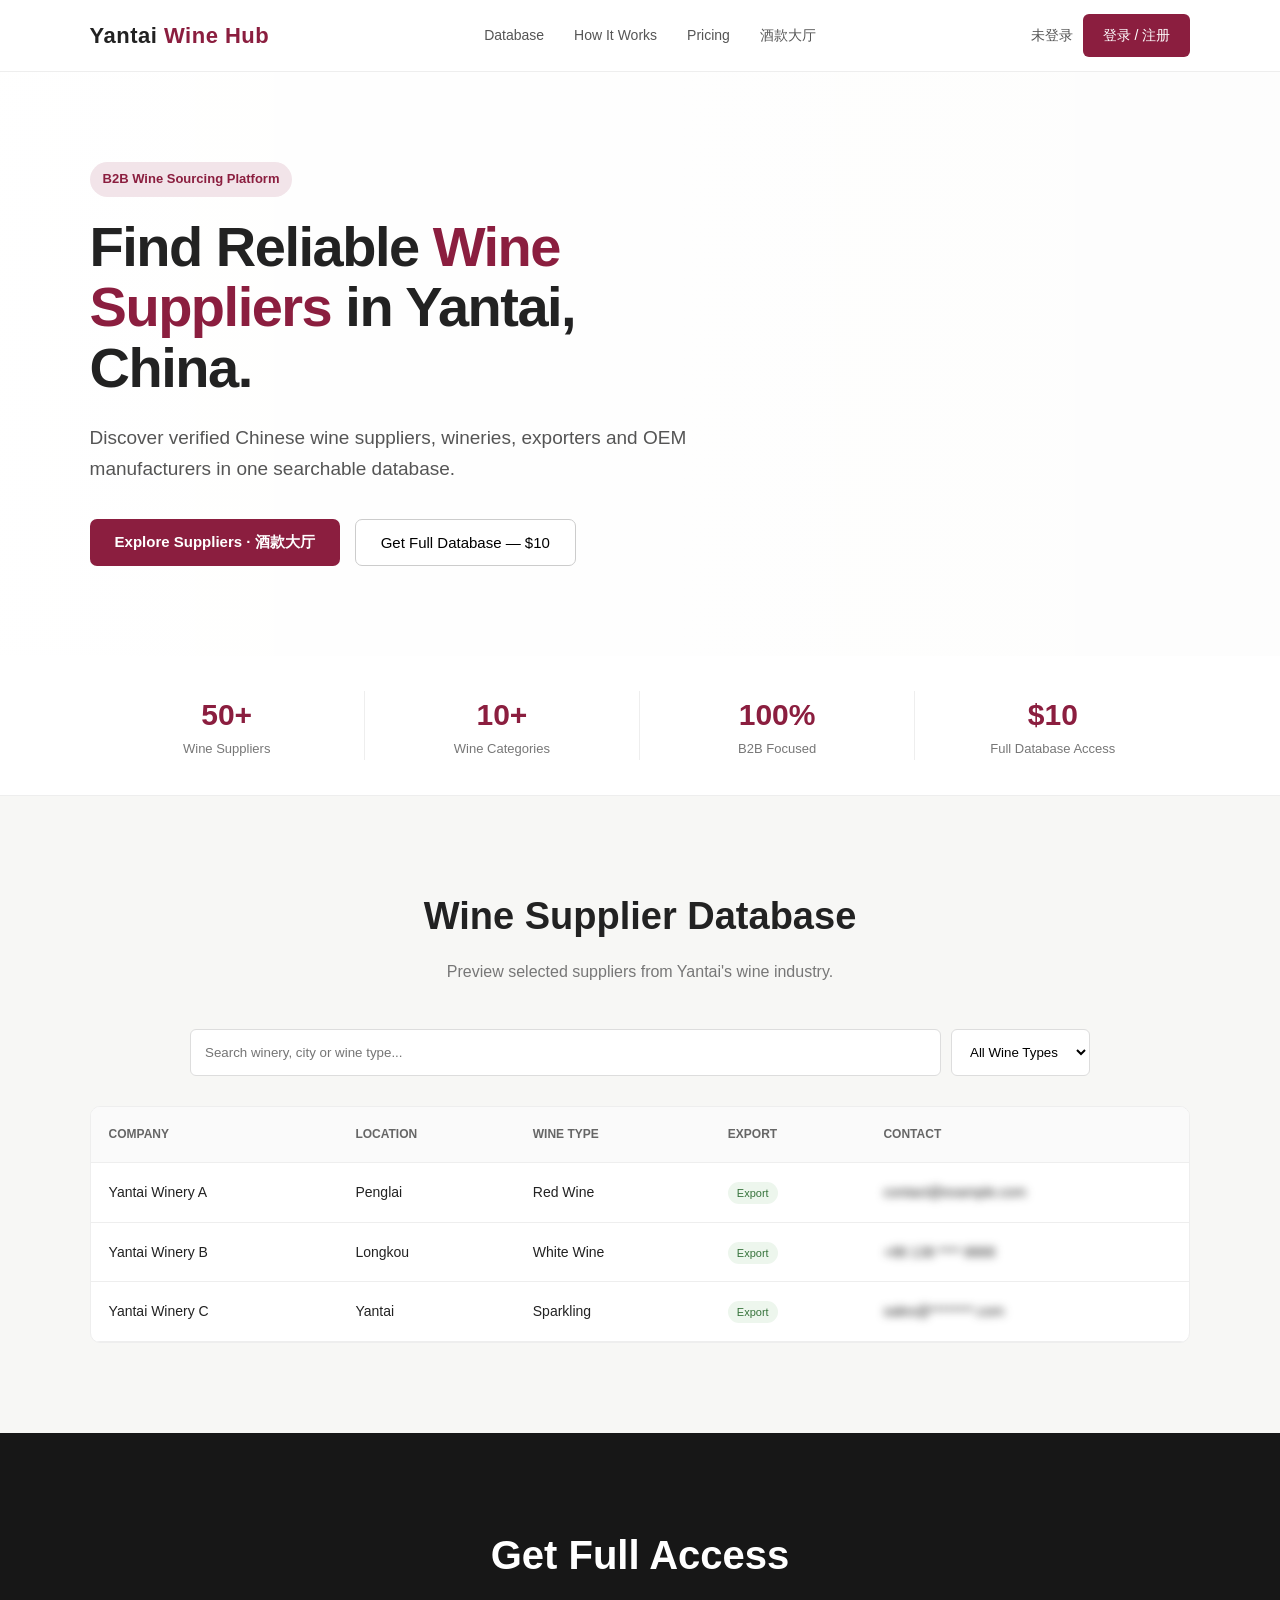
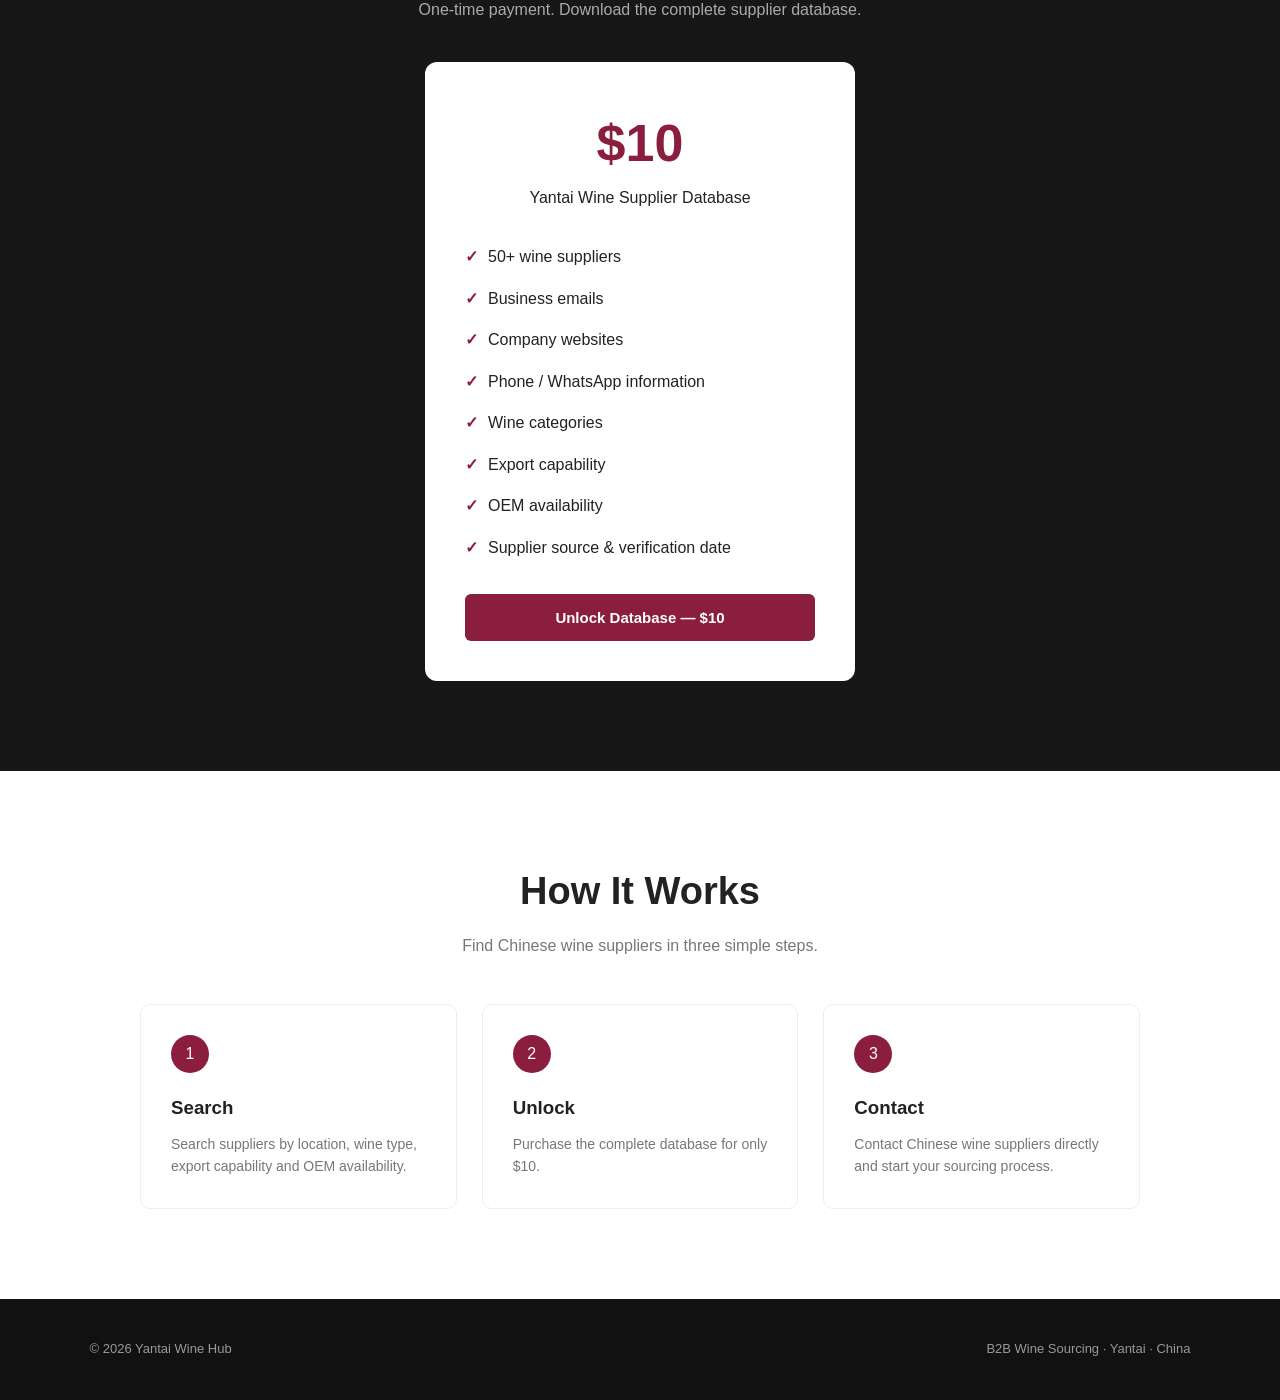
==== index.html @ 13c22473 "初始提交：酒链 B2B —— 葡萄酒 B2B 商家对接平台（纯前端 + Supabase） Co-Authored-By: Claude Code <noreply@anthropic.com>" ====
<!DOCTYPE html>
<html lang="en">
<head>
  <meta charset="UTF-8" />
  <meta name="viewport" content="width=device-width, initial-scale=1.0" />

  <title>Yantai Wine Hub | Chinese Wine Supplier Database</title>

  <style>
    * {
      box-sizing: border-box;
      margin: 0;
      padding: 0;
    }

    body {
      font-family: Arial, Helvetica, sans-serif;
      background: #f7f7f5;
      color: #222;
      line-height: 1.6;
    }

    a {
      text-decoration: none;
      color: inherit;
    }

    /* Navbar */

    nav {
      height: 72px;
      display: flex;
      align-items: center;
      justify-content: space-between;
      padding: 0 7%;
      background: white;
      border-bottom: 1px solid #eee;
    }

    .logo {
      font-size: 22px;
      font-weight: 700;
      letter-spacing: 0.5px;
      white-space: nowrap;
    }

    .logo span {
      color: #8b1e3f;
    }

    .nav-links {
      display: flex;
      gap: 30px;
      font-size: 14px;
      color: #555;
    }

    .nav-links a:hover {
      color: #8b1e3f;
    }

    .nav-button {
      background: #8b1e3f;
      color: white;
      padding: 10px 20px;
      border-radius: 6px;
      font-size: 14px;
      white-space: nowrap;
    }

    /* Nav actions (app entry: 登录/注册 · 我的后台 · 退出) */

    .nav-actions {
      display: flex;
      align-items: center;
      gap: 10px;
    }

    .nav-user {
      display: flex;
      align-items: center;
      gap: 8px;
      font-size: 14px;
      color: #555;
    }

    .nav-user .nav-name {
      max-width: 150px;
      overflow: hidden;
      text-overflow: ellipsis;
      white-space: nowrap;
    }

    .role-badge {
      font-size: 11px;
      padding: 3px 9px;
      border-radius: 20px;
      white-space: nowrap;
    }

    .role-badge.role-supplier {
      background: #f2e4e9;
      color: #8b1e3f;
    }

    .role-badge.role-buyer {
      background: #fdf3e0;
      color: #a8741a;
    }

    .nav-ghost {
      background: transparent;
      border: 1px solid #e6d3d9;
      color: #8b1e3f;
      padding: 9px 16px;
      border-radius: 6px;
      font-size: 14px;
      cursor: pointer;
      font-family: inherit;
      white-space: nowrap;
    }

    .hidden {
      display: none !important;
    }

    /* Hero */

    .hero {
      min-height: 580px;
      padding: 90px 7%;
      display: flex;
      align-items: center;
      justify-content: space-between;
      background:
        linear-gradient(
          90deg,
          rgba(255,255,255,0.98),
          rgba(255,255,255,0.78)
        ),
        url("https://images.unsplash.com/photo-1510812431401-41d2bd2722f3?auto=format&fit=crop&w=1600&q=80")
        center/cover;
    }

    .hero-content {
      max-width: 650px;
    }

    .tag {
      display: inline-block;
      padding: 7px 13px;
      background: #f2e4e9;
      color: #8b1e3f;
      border-radius: 20px;
      font-size: 13px;
      font-weight: 600;
      margin-bottom: 20px;
    }

    .hero h1 {
      font-size: 56px;
      line-height: 1.08;
      margin-bottom: 25px;
      letter-spacing: -1.5px;
    }

    .hero h1 span {
      color: #8b1e3f;
    }

    .hero p {
      font-size: 19px;
      color: #555;
      max-width: 600px;
      margin-bottom: 35px;
    }

    .hero-buttons {
      display: flex;
      gap: 15px;
      flex-wrap: wrap;
    }

    .primary-btn {
      background: #8b1e3f;
      color: white;
      padding: 14px 25px;
      border-radius: 7px;
      font-weight: 600;
      border: none;
      cursor: pointer;
      font-family: inherit;
      font-size: 15px;
    }

    .secondary-btn {
      background: white;
      border: 1px solid #ccc;
      padding: 14px 25px;
      border-radius: 7px;
      cursor: pointer;
      font-family: inherit;
      font-size: 15px;
    }

    .hero-buttons a {
      display: inline-block;
    }

    /* Stats */

    .stats {
      display: grid;
      grid-template-columns: repeat(4, 1fr);
      background: white;
      padding: 35px 7%;
      border-bottom: 1px solid #eee;
    }

    .stat {
      text-align: center;
      border-right: 1px solid #eee;
    }

    .stat:last-child {
      border: none;
    }

    .stat h2 {
      font-size: 30px;
      color: #8b1e3f;
    }

    .stat p {
      font-size: 13px;
      color: #777;
    }

    /* Database */

    .database {
      padding: 90px 7%;
    }

    .section-title {
      text-align: center;
      margin-bottom: 45px;
    }

    .section-title h2 {
      font-size: 38px;
      margin-bottom: 12px;
    }

    .section-title p {
      color: #777;
    }

    .search-box {
      display: flex;
      gap: 10px;
      max-width: 900px;
      margin: 0 auto 30px;
    }

    .search-box input,
    .search-box select {
      padding: 14px;
      border: 1px solid #ddd;
      border-radius: 6px;
      background: white;
    }

    .search-box input {
      flex: 1;
    }

    /* Table */

    .table-container {
      background: white;
      border-radius: 10px;
      overflow: hidden;
      border: 1px solid #eee;
    }

    table {
      width: 100%;
      border-collapse: collapse;
    }

    th,
    td {
      padding: 18px;
      text-align: left;
      border-bottom: 1px solid #eee;
      font-size: 14px;
    }

    th {
      background: #fafafa;
      color: #666;
      font-size: 12px;
      text-transform: uppercase;
    }

    .badge {
      padding: 5px 9px;
      border-radius: 20px;
      font-size: 11px;
      background: #edf6ed;
      color: #36723b;
    }

    .locked {
      filter: blur(4px);
      user-select: none;
    }

    .view-btn {
      background: #8b1e3f;
      color: white;
      border: none;
      padding: 8px 13px;
      border-radius: 5px;
      cursor: pointer;
      font-size: 12px;
    }

    /* Pricing */

    .pricing {
      padding: 90px 7%;
      background: #171717;
      color: white;
      text-align: center;
    }

    .pricing h2 {
      font-size: 40px;
      margin-bottom: 10px;
    }

    .pricing-subtitle {
      color: #aaa;
      margin-bottom: 40px;
    }

    .price-card {
      max-width: 430px;
      margin: auto;
      background: white;
      color: #222;
      padding: 40px;
      border-radius: 12px;
    }

    .price {
      font-size: 52px;
      font-weight: 700;
      color: #8b1e3f;
    }

    .price-card ul {
      list-style: none;
      margin: 25px 0;
      text-align: left;
    }

    .price-card li {
      padding: 8px 0;
    }

    .price-card li::before {
      content: "✓";
      color: #8b1e3f;
      font-weight: bold;
      margin-right: 10px;
    }

    .buy-btn {
      width: 100%;
      padding: 15px;
      border: none;
      background: #8b1e3f;
      color: white;
      border-radius: 6px;
      cursor: pointer;
      font-weight: 600;
      font-family: inherit;
      font-size: 15px;
    }

    /* How it works */

    .how {
      padding: 90px 7%;
      background: white;
    }

    .steps {
      display: grid;
      grid-template-columns: repeat(3, 1fr);
      gap: 25px;
      max-width: 1000px;
      margin: auto;
    }

    .step {
      padding: 30px;
      border: 1px solid #eee;
      border-radius: 10px;
    }

    .step-number {
      width: 38px;
      height: 38px;
      display: flex;
      align-items: center;
      justify-content: center;
      background: #8b1e3f;
      color: white;
      border-radius: 50%;
      margin-bottom: 20px;
    }

    .step h3 {
      margin-bottom: 10px;
    }

    .step p {
      color: #777;
      font-size: 14px;
    }

    /* Footer */

    footer {
      padding: 40px 7%;
      background: #111;
      color: #999;
      display: flex;
      justify-content: space-between;
      font-size: 13px;
    }

    /* Modal */

    .modal {
      display: none;
      position: fixed;
      inset: 0;
      background: rgba(0,0,0,0.65);
      align-items: center;
      justify-content: center;
      z-index: 999;
    }

    .modal-content {
      background: white;
      padding: 40px;
      border-radius: 12px;
      width: 90%;
      max-width: 450px;
      text-align: center;
    }

    .modal-content h2 {
      margin-bottom: 10px;
    }

    .modal-content p {
      color: #666;
      margin-bottom: 25px;
    }

    .close {
      margin-top: 15px;
      border: none;
      background: transparent;
      cursor: pointer;
      color: #777;
      font-family: inherit;
      font-size: 14px;
    }

    /* Mobile */

    @media (max-width: 800px) {

      .nav-links {
        display: none;
      }

      .nav-user {
        display: none;
      }

      .hero {
        padding: 70px 6%;
      }

      .hero h1 {
        font-size: 40px;
      }

      .stats {
        grid-template-columns: repeat(2, 1fr);
        gap: 25px;
      }

      .stat {
        border: none;
      }

      .steps {
        grid-template-columns: 1fr;
      }

      .search-box {
        flex-direction: column;
      }

      .table-container {
        overflow-x: auto;
      }

      table {
        min-width: 800px;
      }

      footer {
        flex-direction: column;
        gap: 10px;
      }
    }
  </style>
</head>

<body>

<!-- NAV -->

<nav>
  <div class="logo">
    Yantai <span>Wine Hub</span>
  </div>

  <div class="nav-links">
    <a href="#database">Database</a>
    <a href="#how">How It Works</a>
    <a href="#pricing">Pricing</a>
    <a href="home.html">酒款大厅</a>
  </div>

  <div class="nav-actions">
    <span id="navUser" class="nav-user"></span>
    <a id="navDash" class="nav-button hidden" href="buyer-dashboard.html">我的后台</a>
    <a id="navLogin" class="nav-button" href="login.html">登录 / 注册</a>
    <button id="navLogout" class="nav-ghost hidden" onclick="WineApp.logout()">退出</button>
  </div>
</nav>


<!-- HERO -->

<section class="hero">

  <div class="hero-content">

    <div class="tag">
      B2B Wine Sourcing Platform
    </div>

    <h1>
      Find Reliable
      <span>Wine Suppliers</span>
      in Yantai, China.
    </h1>

    <p>
      Discover verified Chinese wine suppliers, wineries,
      exporters and OEM manufacturers in one searchable database.
    </p>

    <div class="hero-buttons">

      <a href="home.html">
        <button class="primary-btn">
          Explore Suppliers · 酒款大厅
        </button>
      </a>

      <a href="#pricing">
        <button class="secondary-btn">
          Get Full Database — $10
        </button>
      </a>

    </div>

  </div>

</section>


<!-- STATS -->

<section class="stats">

  <div class="stat">
    <h2>50+</h2>
    <p>Wine Suppliers</p>
  </div>

  <div class="stat">
    <h2>10+</h2>
    <p>Wine Categories</p>
  </div>

  <div class="stat">
    <h2>100%</h2>
    <p>B2B Focused</p>
  </div>

  <div class="stat">
    <h2>$10</h2>
    <p>Full Database Access</p>
  </div>

</section>


<!-- DATABASE -->

<section class="database" id="database">

  <div class="section-title">

    <h2>Wine Supplier Database</h2>

    <p>
      Preview selected suppliers from Yantai's wine industry.
    </p>

  </div>


  <div class="search-box">

    <input
      type="text"
      id="searchInput"
      placeholder="Search winery, city or wine type..."
      onkeyup="searchDatabase()"
    />

    <select id="wineType" onchange="searchDatabase()">

      <option value="">All Wine Types</option>

      <option value="Red Wine">
        Red Wine
      </option>

      <option value="White Wine">
        White Wine
      </option>

      <option value="Sparkling">
        Sparkling
      </option>

      <option value="OEM">
        OEM
      </option>

    </select>

  </div>


  <div class="table-container">

    <table>

      <thead>

        <tr>

          <th>Company</th>
          <th>Location</th>
          <th>Wine Type</th>
          <th>Export</th>
          <th>Contact</th>

        </tr>

      </thead>

      <tbody id="supplierTable">

        <tr>

          <td>
            Yantai Winery A
          </td>

          <td>
            Penglai
          </td>

          <td>
            Red Wine
          </td>

          <td>
            <span class="badge">
              Export
            </span>
          </td>

          <td class="locked">
            contact@example.com
          </td>

        </tr>


        <tr>

          <td>
            Yantai Winery B
          </td>

          <td>
            Longkou
          </td>

          <td>
            White Wine
          </td>

          <td>
            <span class="badge">
              Export
            </span>
          </td>

          <td class="locked">
            +86 138 **** 8888
          </td>

        </tr>


        <tr>

          <td>
            Yantai Winery C
          </td>

          <td>
            Yantai
          </td>

          <td>
            Sparkling
          </td>

          <td>
            <span class="badge">
              Export
            </span>
          </td>

          <td class="locked">
            sales@********.com
          </td>

        </tr>

      </tbody>

    </table>

  </div>

</section>


<!-- PRICING -->

<section class="pricing" id="pricing">

  <h2>
    Get Full Access
  </h2>

  <p class="pricing-subtitle">
    One-time payment. Download the complete supplier database.
  </p>


  <div class="price-card">

    <div class="price">
      $10
    </div>

    <p>
      Yantai Wine Supplier Database
    </p>

    <ul>

      <li>50+ wine suppliers</li>

      <li>Business emails</li>

      <li>Company websites</li>

      <li>Phone / WhatsApp information</li>

      <li>Wine categories</li>

      <li>Export capability</li>

      <li>OEM availability</li>

      <li>Supplier source & verification date</li>

    </ul>

    <button
      class="buy-btn"
      onclick="openPayment()"
    >
      Unlock Database — $10
    </button>

  </div>

</section>


<!-- HOW -->

<section class="how" id="how">

  <div class="section-title">

    <h2>
      How It Works
    </h2>

    <p>
      Find Chinese wine suppliers in three simple steps.
    </p>

  </div>


  <div class="steps">

    <div class="step">

      <div class="step-number">
        1
      </div>

      <h3>
        Search
      </h3>

      <p>
        Search suppliers by location, wine type,
        export capability and OEM availability.
      </p>

    </div>


    <div class="step">

      <div class="step-number">
        2
      </div>

      <h3>
        Unlock
      </h3>

      <p>
        Purchase the complete database for only
        $10.
      </p>

    </div>


    <div class="step">

      <div class="step-number">
        3
      </div>

      <h3>
        Contact
      </h3>

      <p>
        Contact Chinese wine suppliers directly
        and start your sourcing process.
      </p>

    </div>

  </div>

</section>


<!-- FOOTER -->

<footer>

  <div>
    © 2026 Yantai Wine Hub
  </div>

  <div>
    B2B Wine Sourcing · Yantai · China
  </div>

</footer>


<!-- MODAL -->

<div class="modal" id="paymentModal">

  <div class="modal-content">

    <h2>
      Unlock Yantai Wine Database
    </h2>

    <p>
      Full database access — $10
    </p>

    <button
      class="buy-btn"
      onclick="alert('Payment gateway will be connected here.')"
    >
      Continue to Payment
    </button>

    <button
      class="close"
      onclick="closePayment()"
    >
      Cancel
    </button>

  </div>

</div>


<script>

  function searchDatabase() {

    const input =
      document
        .getElementById("searchInput")
        .value
        .toLowerCase();

    const type =
      document
        .getElementById("wineType")
        .value
        .toLowerCase();

    const rows =
      document.querySelectorAll(
        "#supplierTable tr"
      );

    rows.forEach(row => {

      const text =
        row.innerText.toLowerCase();

      const matchSearch =
        text.includes(input);

      const matchType =
        !type || text.includes(type);

      row.style.display =
        matchSearch && matchType
          ? ""
          : "none";

    });

  }


  function openPayment() {

    document
      .getElementById("paymentModal")
      .style.display = "flex";

  }


  function closePayment() {

    document
      .getElementById("paymentModal")
      .style.display = "none";

  }

</script>

<script src="js/vendor-supabase.js"></script>
<script src="js/config.js"></script>
<script src="js/supabase.js"></script>
<script>
  /* 接入登录态：已登录时展示公司名 + 角色徽章，并把入口换成「我的后台 / 退出」 */
  if (window.WineApp && WineApp.initNav) WineApp.initNav();
</script>

</body>
</html>
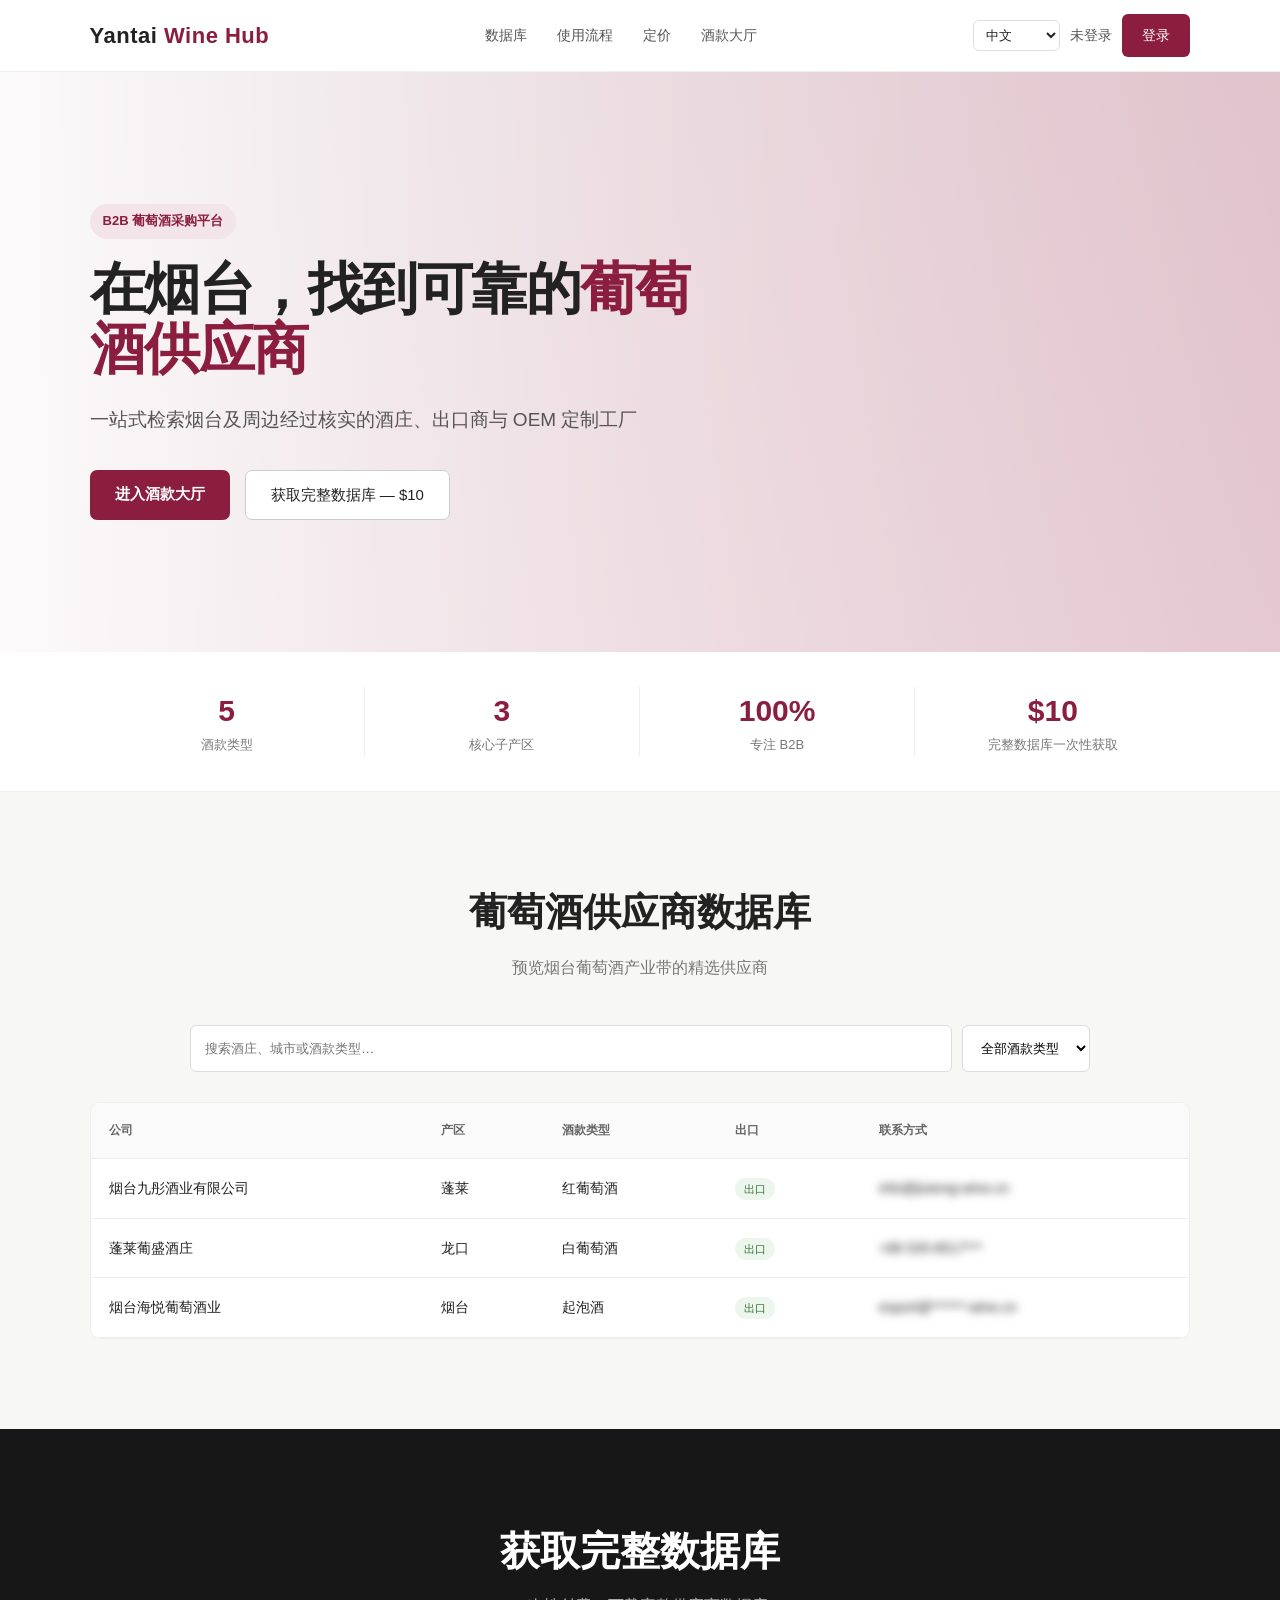
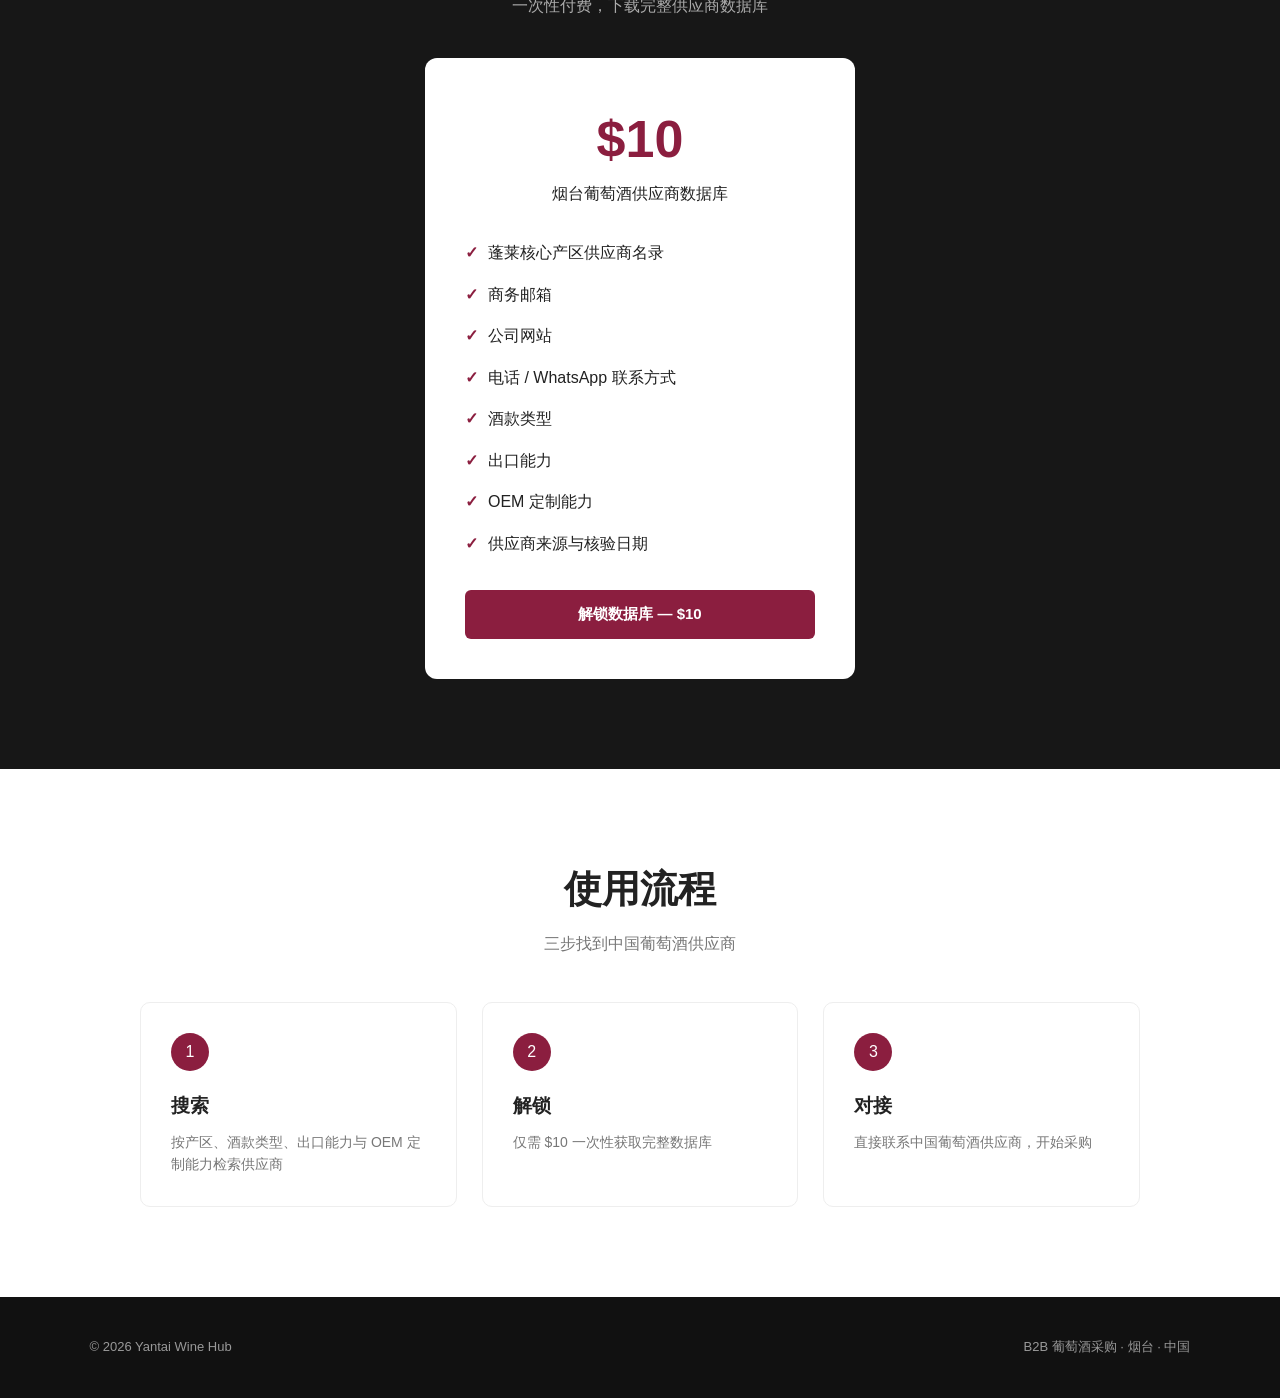
==== commit 0a74b6e8: "三语：落地页三语化（品牌 Yantai Wine Hub 不翻译）；预览数据真实化、支付死路改为演示引导、统计口径可信化；移动端汉堡菜单、纯 CSS 渐变背景替代外部热链、补 toast 与配置横幅 " ====
--- a/index.html
+++ b/index.html
@@ -1,10 +1,12 @@
 <!DOCTYPE html>
-<html lang="en">
+<html lang="en" data-page="index">
 <head>
   <meta charset="UTF-8" />
   <meta name="viewport" content="width=device-width, initial-scale=1.0" />
 
-  <title>Yantai Wine Hub | Chinese Wine Supplier Database</title>
+  <title>Yantai Wine Hub · 中国葡萄酒供应商数据库</title>
+  <meta name="description" id="metaDesc" content="一站式检索烟台及周边经过核实的酒庄、出口商与 OEM 定制工厂" />
+  <link rel="icon" href="assets/favicon.svg" type="image/svg+xml" />
 
   <style>
     * {
@@ -28,6 +30,7 @@
     /* Navbar */
 
     nav {
+      position: relative;
       height: 72px;
       display: flex;
       align-items: center;
@@ -120,6 +123,30 @@
       white-space: nowrap;
     }
 
+    /* Language switch */
+    .lang-switch {
+      border: 1px solid #ddd; border-radius: 6px; padding: 6px 8px;
+      font-size: 13px; background: white; color: #222; cursor: pointer;
+      font-family: inherit; outline: none;
+    }
+    /* Toast (shared component, copied from css/style.css) */
+    .toast {
+      position: fixed; top: 14px; left: 50%; transform: translate(-50%, -80px);
+      z-index: 1200; background: #2b2320; color: #fff;
+      padding: 10px 18px; border-radius: 24px; font-size: 14px; max-width: 86vw;
+      transition: transform .25s ease; box-shadow: 0 4px 18px rgba(43,35,32,.08);
+    }
+    .toast.show { transform: translate(-50%, 0); }
+    .toast.success { background: #36723b; }
+    .toast.error { background: #b3261e; }
+    /* Config alert banner (dev-facing, zh only) */
+    .config-alert {
+      background: #f7f0d8; color: #6d5412; border-bottom: 1px solid #c9a227;
+      padding: 10px 16px; font-size: 13px; text-align: center;
+    }
+
+    .hamburger { display: none; background: none; border: 1px solid #e6d3d9; color: #8b1e3f; border-radius: 6px; padding: 8px 12px; font-size: 16px; cursor: pointer; font-family: inherit; }
+
     .hidden {
       display: none !important;
     }
@@ -132,14 +159,7 @@
       display: flex;
       align-items: center;
       justify-content: space-between;
-      background:
-        linear-gradient(
-          90deg,
-          rgba(255,255,255,0.98),
-          rgba(255,255,255,0.78)
-        ),
-        url("https://images.unsplash.com/photo-1510812431401-41d2bd2722f3?auto=format&fit=crop&w=1600&q=80")
-        center/cover;
+      background: linear-gradient(90deg, rgba(255,255,255,.98), rgba(255,255,255,.72)), linear-gradient(135deg, #5c1229, #8b1e3f 55%, #a03a5c);
     }
 
     .hero-content {
@@ -164,7 +184,7 @@
       letter-spacing: -1.5px;
     }
 
-    .hero h1 span {
+    .hero h1 span.hero-accent {
       color: #8b1e3f;
     }
 
@@ -205,6 +225,8 @@
 
     .hero-buttons a {
       display: inline-block;
+      text-align: center;
+      line-height: 1.35;
     }
 
     /* Stats */
@@ -474,6 +496,8 @@
       margin-bottom: 25px;
     }
 
+    .modal-content a.buy-btn { display:block; }
+
     .close {
       margin-top: 15px;
       border: none;
@@ -488,9 +512,14 @@
 
     @media (max-width: 800px) {
 
+      .hamburger { display: block; }
       .nav-links {
-        display: none;
-      }
+        display: none; position: absolute; top: 72px; left: 0; right: 0;
+        background: #fff; flex-direction: column; gap: 0;
+        border-bottom: 1px solid #eee; padding: 8px 7%; z-index: 50;
+      }
+      .nav-links.open { display: flex; }
+      .nav-links a { padding: 10px 0; border-bottom: 1px solid #f2f2f2; }
 
       .nav-user {
         display: none;
@@ -539,6 +568,8 @@
 
 <body>
 
+<div id="configAlert" class="config-alert hidden">⚠️ Supabase 密钥还没填：打开 <code>js/config.js</code>，把第 10、13 行的占位符换成你自己的值（步骤见 <code>docs/Supabase控制台操作指南.md</code>）</div>
+
 <!-- NAV -->
 
 <nav>
@@ -547,17 +578,24 @@
   </div>
 
   <div class="nav-links">
-    <a href="#database">Database</a>
-    <a href="#how">How It Works</a>
-    <a href="#pricing">Pricing</a>
-    <a href="home.html">酒款大厅</a>
-  </div>
+    <a href="#database" data-i18n="idx.navDb">数据库</a>
+    <a href="#how" data-i18n="idx.navHow">使用流程</a>
+    <a href="#pricing" data-i18n="idx.navPricing">定价</a>
+    <a href="home.html" data-i18n="nav.hall">酒款大厅</a>
+  </div>
+
+  <button id="navToggle" class="hamburger" type="button" onclick="toggleNav()" aria-label="Menu">☰</button>
 
   <div class="nav-actions">
+    <select data-lang-switch class="lang-switch" onchange="WineApp.setLang(this.value)">
+      <option value="zh">中文</option>
+      <option value="en">English</option>
+      <option value="ru">Русский</option>
+    </select>
     <span id="navUser" class="nav-user"></span>
-    <a id="navDash" class="nav-button hidden" href="buyer-dashboard.html">我的后台</a>
-    <a id="navLogin" class="nav-button" href="login.html">登录 / 注册</a>
-    <button id="navLogout" class="nav-ghost hidden" onclick="WineApp.logout()">退出</button>
+    <a id="navDash" class="nav-button hidden" href="buyer-dashboard.html" data-i18n="nav.dash">我的后台</a>
+    <a id="navLogin" class="nav-button" href="login.html" data-i18n="nav.login">登录</a>
+    <button id="navLogout" class="nav-ghost hidden" type="button" onclick="WineApp.logout()" data-i18n="nav.logout">退出</button>
   </div>
 </nav>
 
@@ -568,36 +606,13 @@
 
   <div class="hero-content">
 
-    <div class="tag">
-      B2B Wine Sourcing Platform
-    </div>
-
-    <h1>
-      Find Reliable
-      <span>Wine Suppliers</span>
-      in Yantai, China.
-    </h1>
-
-    <p>
-      Discover verified Chinese wine suppliers, wineries,
-      exporters and OEM manufacturers in one searchable database.
-    </p>
-
-    <div class="hero-buttons">
-
-      <a href="home.html">
-        <button class="primary-btn">
-          Explore Suppliers · 酒款大厅
-        </button>
-      </a>
-
-      <a href="#pricing">
-        <button class="secondary-btn">
-          Get Full Database — $10
-        </button>
-      </a>
-
-    </div>
+    <div class="tag" data-i18n="idx.tag">B2B 葡萄酒采购平台</div>
+
+    <h1><span data-i18n="idx.heroA">在烟台，找到可靠的</span><span data-i18n="idx.heroSpan" class="hero-accent">葡萄酒供应商</span><span data-i18n="idx.heroB"></span></h1>
+
+    <p data-i18n="idx.heroSub">一站式检索烟台及周边经过核实的酒庄、出口商与 OEM 定制工厂</p>
+
+    <div class="hero-buttons"><a class="primary-btn" href="home.html" data-i18n="idx.btnExplore">进入酒款大厅</a><a class="secondary-btn" href="#pricing" data-i18n="idx.btnPricing">获取完整数据库 — $10</a></div>
 
   </div>
 
@@ -609,23 +624,23 @@
 <section class="stats">
 
   <div class="stat">
-    <h2>50+</h2>
-    <p>Wine Suppliers</p>
+    <h2 data-i18n="idx.s1v">5</h2>
+    <p data-i18n="idx.s1t">酒款类型</p>
   </div>
 
   <div class="stat">
-    <h2>10+</h2>
-    <p>Wine Categories</p>
+    <h2 data-i18n="idx.s2v">3</h2>
+    <p data-i18n="idx.s2t">核心子产区</p>
   </div>
 
   <div class="stat">
-    <h2>100%</h2>
-    <p>B2B Focused</p>
+    <h2 data-i18n="idx.s3v">100%</h2>
+    <p data-i18n="idx.s3t">专注 B2B</p>
   </div>
 
   <div class="stat">
-    <h2>$10</h2>
-    <p>Full Database Access</p>
+    <h2 data-i18n="idx.s4v">$10</h2>
+    <p data-i18n="idx.s4t">完整数据库一次性获取</p>
   </div>
 
 </section>
@@ -637,11 +652,9 @@
 
   <div class="section-title">
 
-    <h2>Wine Supplier Database</h2>
-
-    <p>
-      Preview selected suppliers from Yantai's wine industry.
-    </p>
+    <h2 data-i18n="idx.dbTitle">葡萄酒供应商数据库</h2>
+
+    <p data-i18n="idx.dbSub">预览烟台葡萄酒产业带的精选供应商</p>
 
   </div>
 
@@ -651,29 +664,22 @@
     <input
       type="text"
       id="searchInput"
-      placeholder="Search winery, city or wine type..."
+      placeholder="搜索酒庄、城市或酒款类型…"
+      data-i18n-ph="idx.searchPh"
       onkeyup="searchDatabase()"
     />
 
     <select id="wineType" onchange="searchDatabase()">
 
-      <option value="">All Wine Types</option>
-
-      <option value="Red Wine">
-        Red Wine
-      </option>
-
-      <option value="White Wine">
-        White Wine
-      </option>
-
-      <option value="Sparkling">
-        Sparkling
-      </option>
-
-      <option value="OEM">
-        OEM
-      </option>
+      <option value="" data-i18n="idx.typeAll">全部酒款类型</option>
+
+      <option value="red" data-i18n="idx.typeRed">红葡萄酒</option>
+
+      <option value="white" data-i18n="idx.typeWhite">白葡萄酒</option>
+
+      <option value="sparkling" data-i18n="idx.typeSpark">起泡酒</option>
+
+      <option value="oem" data-i18n="idx.typeOem">OEM 定制</option>
 
     </select>
 
@@ -688,11 +694,11 @@
 
         <tr>
 
-          <th>Company</th>
-          <th>Location</th>
-          <th>Wine Type</th>
-          <th>Export</th>
-          <th>Contact</th>
+          <th data-i18n="idx.thCompany">公司</th>
+          <th data-i18n="idx.thLocation">产区</th>
+          <th data-i18n="idx.thType">酒款类型</th>
+          <th data-i18n="idx.thExport">出口</th>
+          <th data-i18n="idx.thContact">联系方式</th>
 
         </tr>
 
@@ -700,85 +706,58 @@
 
       <tbody id="supplierTable">
 
-        <tr>
+        <tr data-type="red">
+
+          <td data-i18n="idx.r1c">烟台九彤酒业有限公司</td>
+
+          <td data-i18n="idx.r1l">蓬莱</td>
+
+          <td data-i18n="idx.r1t">红葡萄酒</td>
 
           <td>
-            Yantai Winery A
+            <span class="badge" data-i18n="idx.r1e">出口</span>
           </td>
 
+          <td class="locked" data-i18n="idx.r1ct">info@jiutong-wine.cn</td>
+
+        </tr>
+
+
+        <tr data-type="white">
+
+          <td data-i18n="idx.r2c">蓬莱葡盛酒庄</td>
+
+          <td data-i18n="idx.r2l">龙口</td>
+
+          <td data-i18n="idx.r2t">白葡萄酒</td>
+
           <td>
-            Penglai
+            <span class="badge" data-i18n="idx.r2e">出口</span>
           </td>
 
+          <td class="locked" data-i18n="idx.r2ct">+86 535-8517***</td>
+
+        </tr>
+
+
+        <tr data-type="sparkling">
+
+          <td data-i18n="idx.r3c">烟台海悦葡萄酒业</td>
+
+          <td data-i18n="idx.r3l">烟台</td>
+
+          <td data-i18n="idx.r3t">起泡酒</td>
+
           <td>
-            Red Wine
+            <span class="badge" data-i18n="idx.r3e">出口</span>
           </td>
 
-          <td>
-            <span class="badge">
-              Export
-            </span>
-          </td>
-
-          <td class="locked">
-            contact@example.com
-          </td>
+          <td class="locked" data-i18n="idx.r3ct">export@******-wine.cn</td>
 
         </tr>
 
 
-        <tr>
-
-          <td>
-            Yantai Winery B
-          </td>
-
-          <td>
-            Longkou
-          </td>
-
-          <td>
-            White Wine
-          </td>
-
-          <td>
-            <span class="badge">
-              Export
-            </span>
-          </td>
-
-          <td class="locked">
-            +86 138 **** 8888
-          </td>
-
-        </tr>
-
-
-        <tr>
-
-          <td>
-            Yantai Winery C
-          </td>
-
-          <td>
-            Yantai
-          </td>
-
-          <td>
-            Sparkling
-          </td>
-
-          <td>
-            <span class="badge">
-              Export
-            </span>
-          </td>
-
-          <td class="locked">
-            sales@********.com
-          </td>
-
-        </tr>
+        <tr id="noResultsRow" class="hidden"><td colspan="5" data-i18n="idx.noResults">没有找到匹配的供应商</td></tr>
 
       </tbody>
 
@@ -793,13 +772,9 @@
 
 <section class="pricing" id="pricing">
 
-  <h2>
-    Get Full Access
-  </h2>
-
-  <p class="pricing-subtitle">
-    One-time payment. Download the complete supplier database.
-  </p>
+  <h2 data-i18n="idx.priceTitle">获取完整数据库</h2>
+
+  <p class="pricing-subtitle" data-i18n="idx.priceSub">一次性付费，下载完整供应商数据库</p>
 
 
   <div class="price-card">
@@ -808,36 +783,29 @@
       $10
     </div>
 
-    <p>
-      Yantai Wine Supplier Database
-    </p>
+    <p data-i18n="idx.priceCard">烟台葡萄酒供应商数据库</p>
 
     <ul>
 
-      <li>50+ wine suppliers</li>
-
-      <li>Business emails</li>
-
-      <li>Company websites</li>
-
-      <li>Phone / WhatsApp information</li>
-
-      <li>Wine categories</li>
-
-      <li>Export capability</li>
-
-      <li>OEM availability</li>
-
-      <li>Supplier source & verification date</li>
+      <li data-i18n="idx.priceLi1">蓬莱核心产区供应商名录</li>
+
+      <li data-i18n="idx.priceLi2">商务邮箱</li>
+
+      <li data-i18n="idx.priceLi3">公司网站</li>
+
+      <li data-i18n="idx.priceLi4">电话 / WhatsApp 联系方式</li>
+
+      <li data-i18n="idx.priceLi5">酒款类型</li>
+
+      <li data-i18n="idx.priceLi6">出口能力</li>
+
+      <li data-i18n="idx.priceLi7">OEM 定制能力</li>
+
+      <li data-i18n="idx.priceLi8">供应商来源与核验日期</li>
 
     </ul>
 
-    <button
-      class="buy-btn"
-      onclick="openPayment()"
-    >
-      Unlock Database — $10
-    </button>
+    <button class="buy-btn" type="button" onclick="openPayment()" data-i18n="idx.buyBtn">解锁数据库 — $10</button>
 
   </div>
 
@@ -850,13 +818,9 @@
 
   <div class="section-title">
 
-    <h2>
-      How It Works
-    </h2>
-
-    <p>
-      Find Chinese wine suppliers in three simple steps.
-    </p>
+    <h2 data-i18n="idx.howTitle">使用流程</h2>
+
+    <p data-i18n="idx.howSub">三步找到中国葡萄酒供应商</p>
 
   </div>
 
@@ -869,14 +833,9 @@
         1
       </div>
 
-      <h3>
-        Search
-      </h3>
-
-      <p>
-        Search suppliers by location, wine type,
-        export capability and OEM availability.
-      </p>
+      <h3 data-i18n="idx.step1t">搜索</h3>
+
+      <p data-i18n="idx.step1p">按产区、酒款类型、出口能力与 OEM 定制能力检索供应商</p>
 
     </div>
 
@@ -887,14 +846,9 @@
         2
       </div>
 
-      <h3>
-        Unlock
-      </h3>
-
-      <p>
-        Purchase the complete database for only
-        $10.
-      </p>
+      <h3 data-i18n="idx.step2t">解锁</h3>
+
+      <p data-i18n="idx.step2p">仅需 $10 一次性获取完整数据库</p>
 
     </div>
 
@@ -905,14 +859,9 @@
         3
       </div>
 
-      <h3>
-        Contact
-      </h3>
-
-      <p>
-        Contact Chinese wine suppliers directly
-        and start your sourcing process.
-      </p>
+      <h3 data-i18n="idx.step3t">对接</h3>
+
+      <p data-i18n="idx.step3p">直接联系中国葡萄酒供应商，开始采购</p>
 
     </div>
 
@@ -929,9 +878,7 @@
     © 2026 Yantai Wine Hub
   </div>
 
-  <div>
-    B2B Wine Sourcing · Yantai · China
-  </div>
+  <div data-i18n="idx.footerSub">B2B 葡萄酒采购 · 烟台 · 中国</div>
 
 </footer>
 
@@ -942,71 +889,82 @@
 
   <div class="modal-content">
 
-    <h2>
-      Unlock Yantai Wine Database
-    </h2>
-
-    <p>
-      Full database access — $10
-    </p>
-
-    <button
-      class="buy-btn"
-      onclick="alert('Payment gateway will be connected here.')"
-    >
-      Continue to Payment
-    </button>
-
-    <button
-      class="close"
-      onclick="closePayment()"
-    >
-      Cancel
-    </button>
+    <h2 data-i18n="idx.modalTitle">解锁烟台葡萄酒数据库</h2>
+
+    <p data-i18n="idx.modalBody">完整供应商数据库为一次性 $10 付费内容，支付通道尚未接入。演示期间，完整在线平台（酒款大厅、询价、下单）免费开放。</p>
+
+    <a class="buy-btn" href="home.html" data-i18n="idx.modalBtn" style="display:inline-block;text-align:center;line-height:1.35">进入酒款大厅（演示免费开放）</a>
+
+    <button class="close" type="button" onclick="closePayment()" data-i18n="idx.modalCancel">取消</button>
 
   </div>
 
 </div>
 
 
+<div id="toast" class="toast"></div>
+
 <script>
 
   function searchDatabase() {
 
-    const input =
+    var input =
       document
         .getElementById("searchInput")
         .value
         .toLowerCase();
 
-    const type =
+    var type =
       document
         .getElementById("wineType")
-        .value
-        .toLowerCase();
-
-    const rows =
+        .value;
+
+    var rows =
       document.querySelectorAll(
         "#supplierTable tr"
       );
 
-    rows.forEach(row => {
-
-      const text =
-        row.innerText.toLowerCase();
-
-      const matchSearch =
-        text.includes(input);
-
-      const matchType =
-        !type || text.includes(type);
+    var visibleCount = 0;
+
+    rows.forEach(function (row) {
+
+      if (row.id === "noResultsRow") return;
+
+      var rowType =
+        row.getAttribute("data-type") || "";
+
+      var matchType =
+        !type || rowType === type;
+
+      var matchSearch =
+        row.innerText.toLowerCase().includes(input);
 
       row.style.display =
-        matchSearch && matchType
+        matchType && matchSearch
           ? ""
           : "none";
 
+      if (row.style.display !== "none") {
+        visibleCount++;
+      }
+
     });
+
+    document
+      .getElementById("noResultsRow")
+      .classList.toggle(
+        "hidden",
+        visibleCount > 0
+      );
+
+  }
+
+
+  function toggleNav() {
+
+    document
+      .querySelector(".nav-links")
+      .classList.toggle("open");
 
   }
 
@@ -1033,6 +991,7 @@
 <script src="js/vendor-supabase.js"></script>
 <script src="js/config.js"></script>
 <script src="js/supabase.js"></script>
+<script src="js/i18n.js"></script>
 <script>
   /* 接入登录态：已登录时展示公司名 + 角色徽章，并把入口换成「我的后台 / 退出」 */
   if (window.WineApp && WineApp.initNav) WineApp.initNav();
